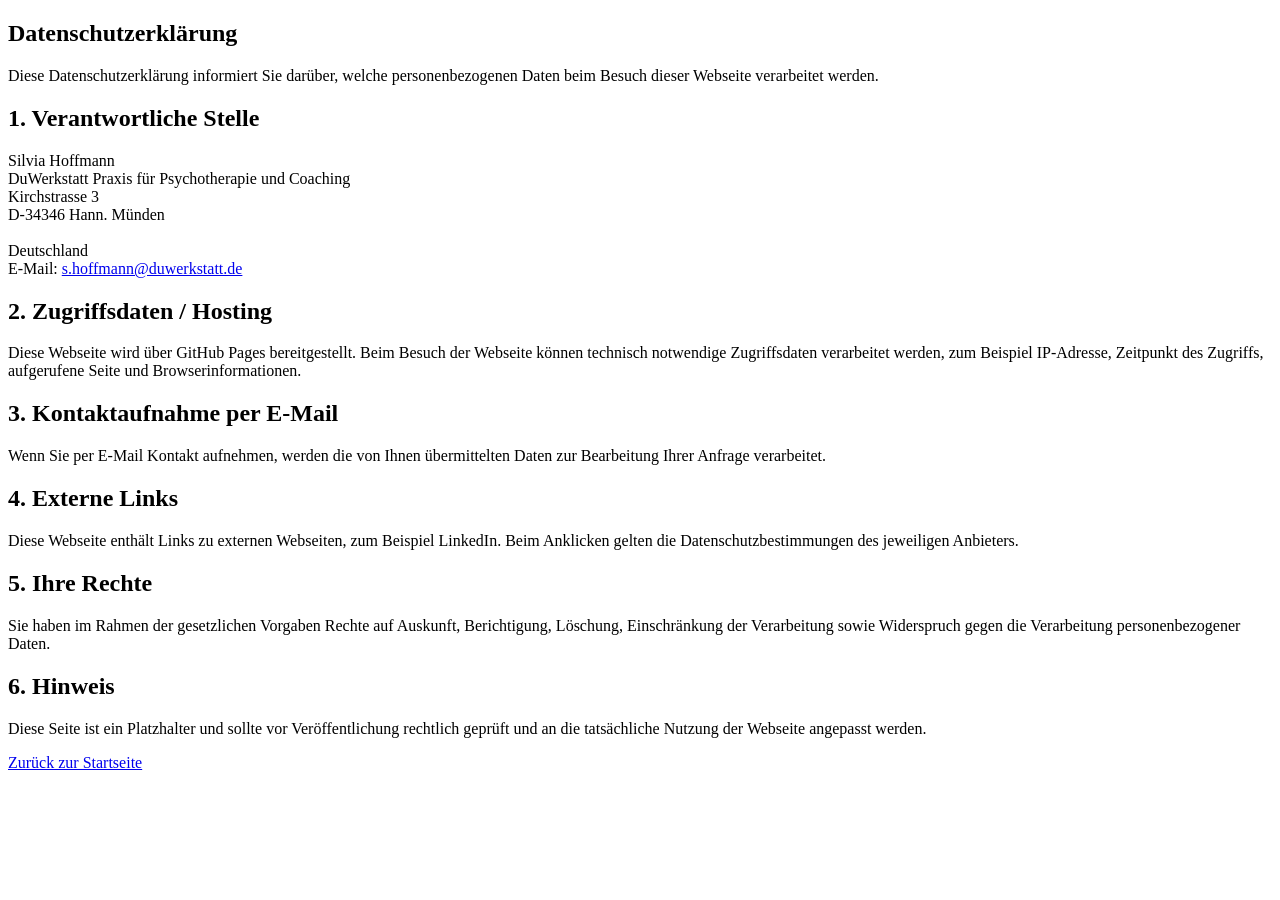
==== datenschutz.html @ 4608941f "Create datenschutz.html" ====
<!DOCTYPE html>
<html lang="de">
<head>
  <meta charset="UTF-8" />
  <meta name="viewport" content="width=device-width, initial-scale=1.0" />
  <title>Datenschutz – DuWerkstatt</title>
  <link rel="stylesheet" href="style.css" />
</head>
<body>

  <main>
    <section class="card">
      <h1>Datenschutzerklärung</h1>

      <p>
        Diese Datenschutzerklärung informiert Sie darüber, welche personenbezogenen Daten
        beim Besuch dieser Webseite verarbeitet werden.
      </p>

      <h2>1. Verantwortliche Stelle</h2>
      <p>
        Silvia Hoffmann<br>
        DuWerkstatt Praxis für Psychotherapie und Coaching<br>
        Kirchstrasse 3 <br>
        D-34346 Hann. Münden<br>
        <br>
        Deutschland<br>
        E-Mail: <a href="mailto:s.hoffmann@duwerkstatt.de">s.hoffmann@duwerkstatt.de</a>
      </p>

      <h2>2. Zugriffsdaten / Hosting</h2>
      <p>
        Diese Webseite wird über GitHub Pages bereitgestellt. Beim Besuch der Webseite
        können technisch notwendige Zugriffsdaten verarbeitet werden, zum Beispiel IP-Adresse,
        Zeitpunkt des Zugriffs, aufgerufene Seite und Browserinformationen.
      </p>

      <h2>3. Kontaktaufnahme per E-Mail</h2>
      <p>
        Wenn Sie per E-Mail Kontakt aufnehmen, werden die von Ihnen übermittelten Daten
        zur Bearbeitung Ihrer Anfrage verarbeitet.
      </p>

      <h2>4. Externe Links</h2>
      <p>
        Diese Webseite enthält Links zu externen Webseiten, zum Beispiel LinkedIn.
        Beim Anklicken gelten die Datenschutzbestimmungen des jeweiligen Anbieters.
      </p>

      <h2>5. Ihre Rechte</h2>
      <p>
        Sie haben im Rahmen der gesetzlichen Vorgaben Rechte auf Auskunft, Berichtigung,
        Löschung, Einschränkung der Verarbeitung sowie Widerspruch gegen die Verarbeitung
        personenbezogener Daten.
      </p>

      <h2>6. Hinweis</h2>
      <p>
        Diese Seite ist ein Platzhalter und sollte vor Veröffentlichung rechtlich geprüft
        und an die tatsächliche Nutzung der Webseite angepasst werden.
      </p>

      <p>
        <a href="index.html">Zurück zur Startseite</a>
      </p>
    </section>
  </main>

</body>
</html>
---- style.css ----
.button {
  display: inline-block;
  margin: 10px 8px;
  padding: 12px 22px;
  border-radius: 999px;
  background: #40534c;
  color: #ffffff;
  text-decoration: none;
  font-weight: bold;
}

.button:hover {
  background: #2f3f39;
}

.button.secondary {
  background: #ffffff;
  color: #40534c;
  border: 1px solid #40534c;
}

.button.secondary:hover {
  background: #f7f4ee;
}
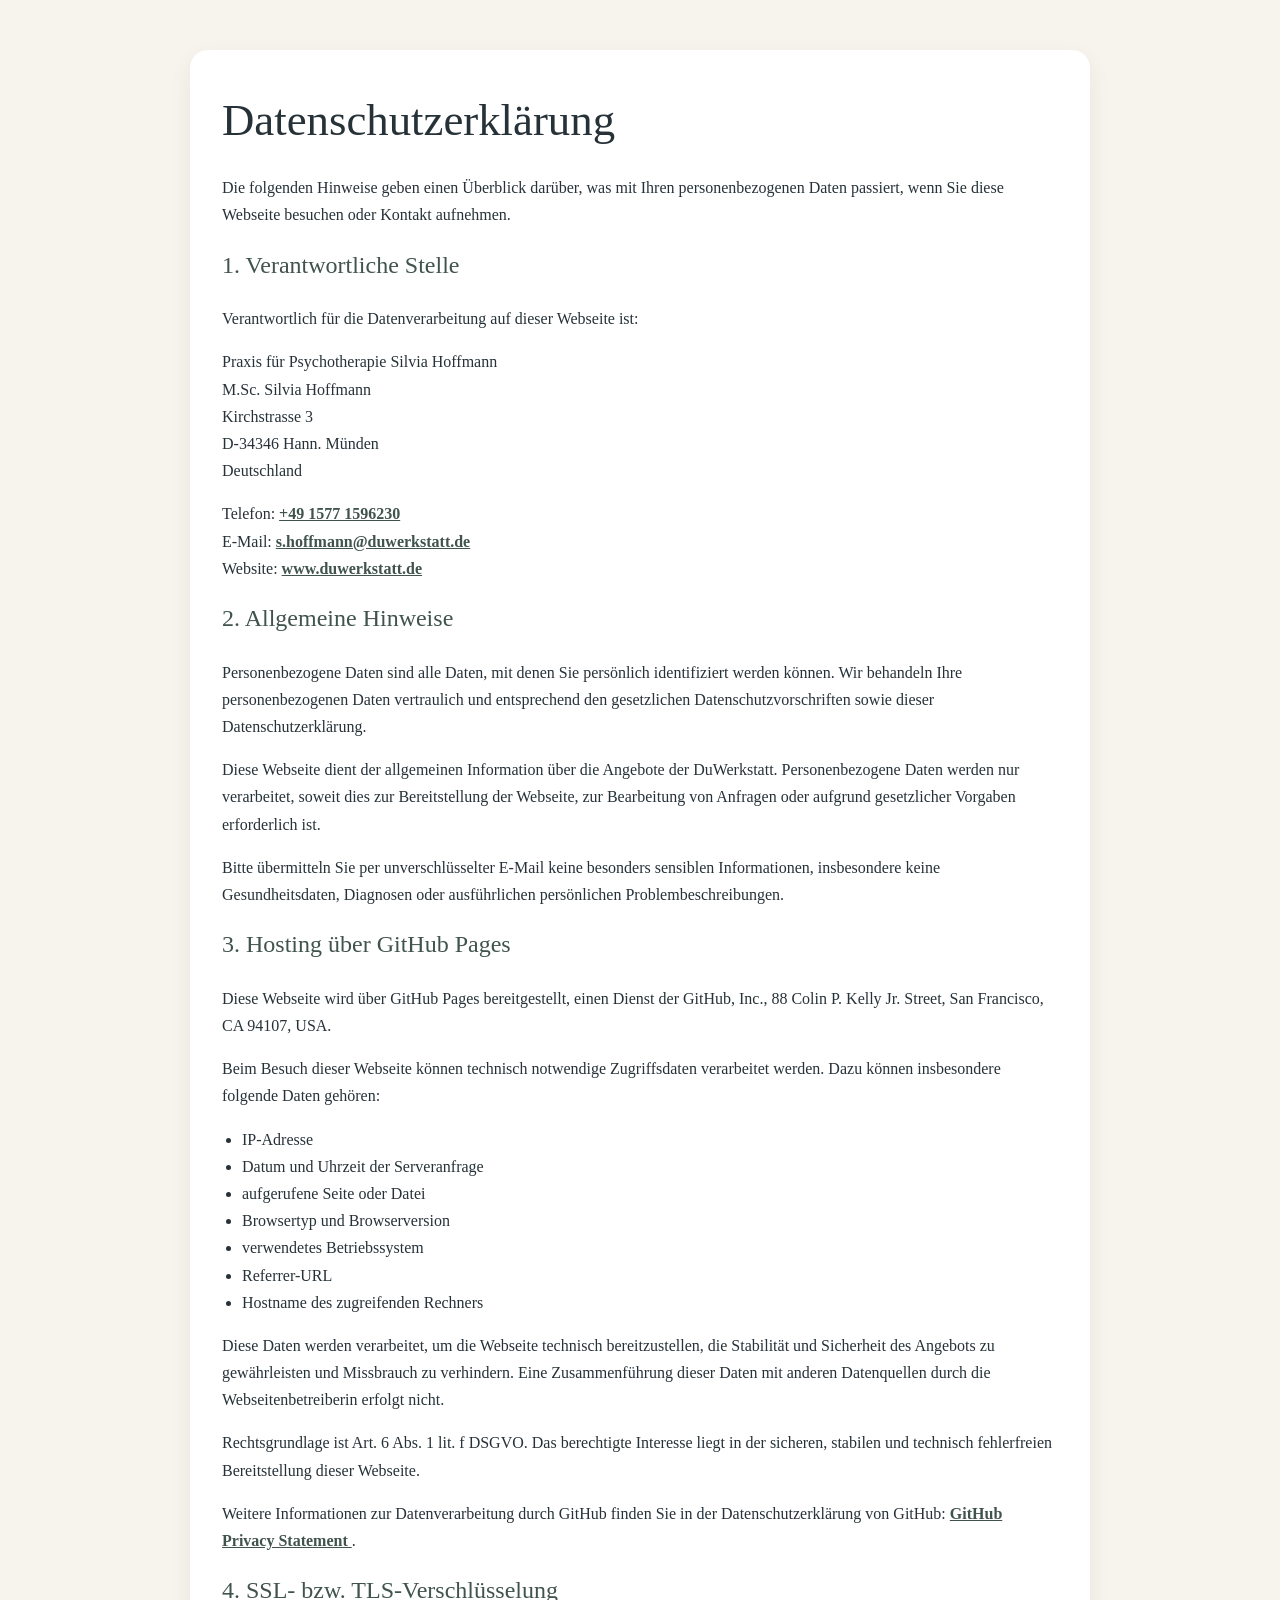
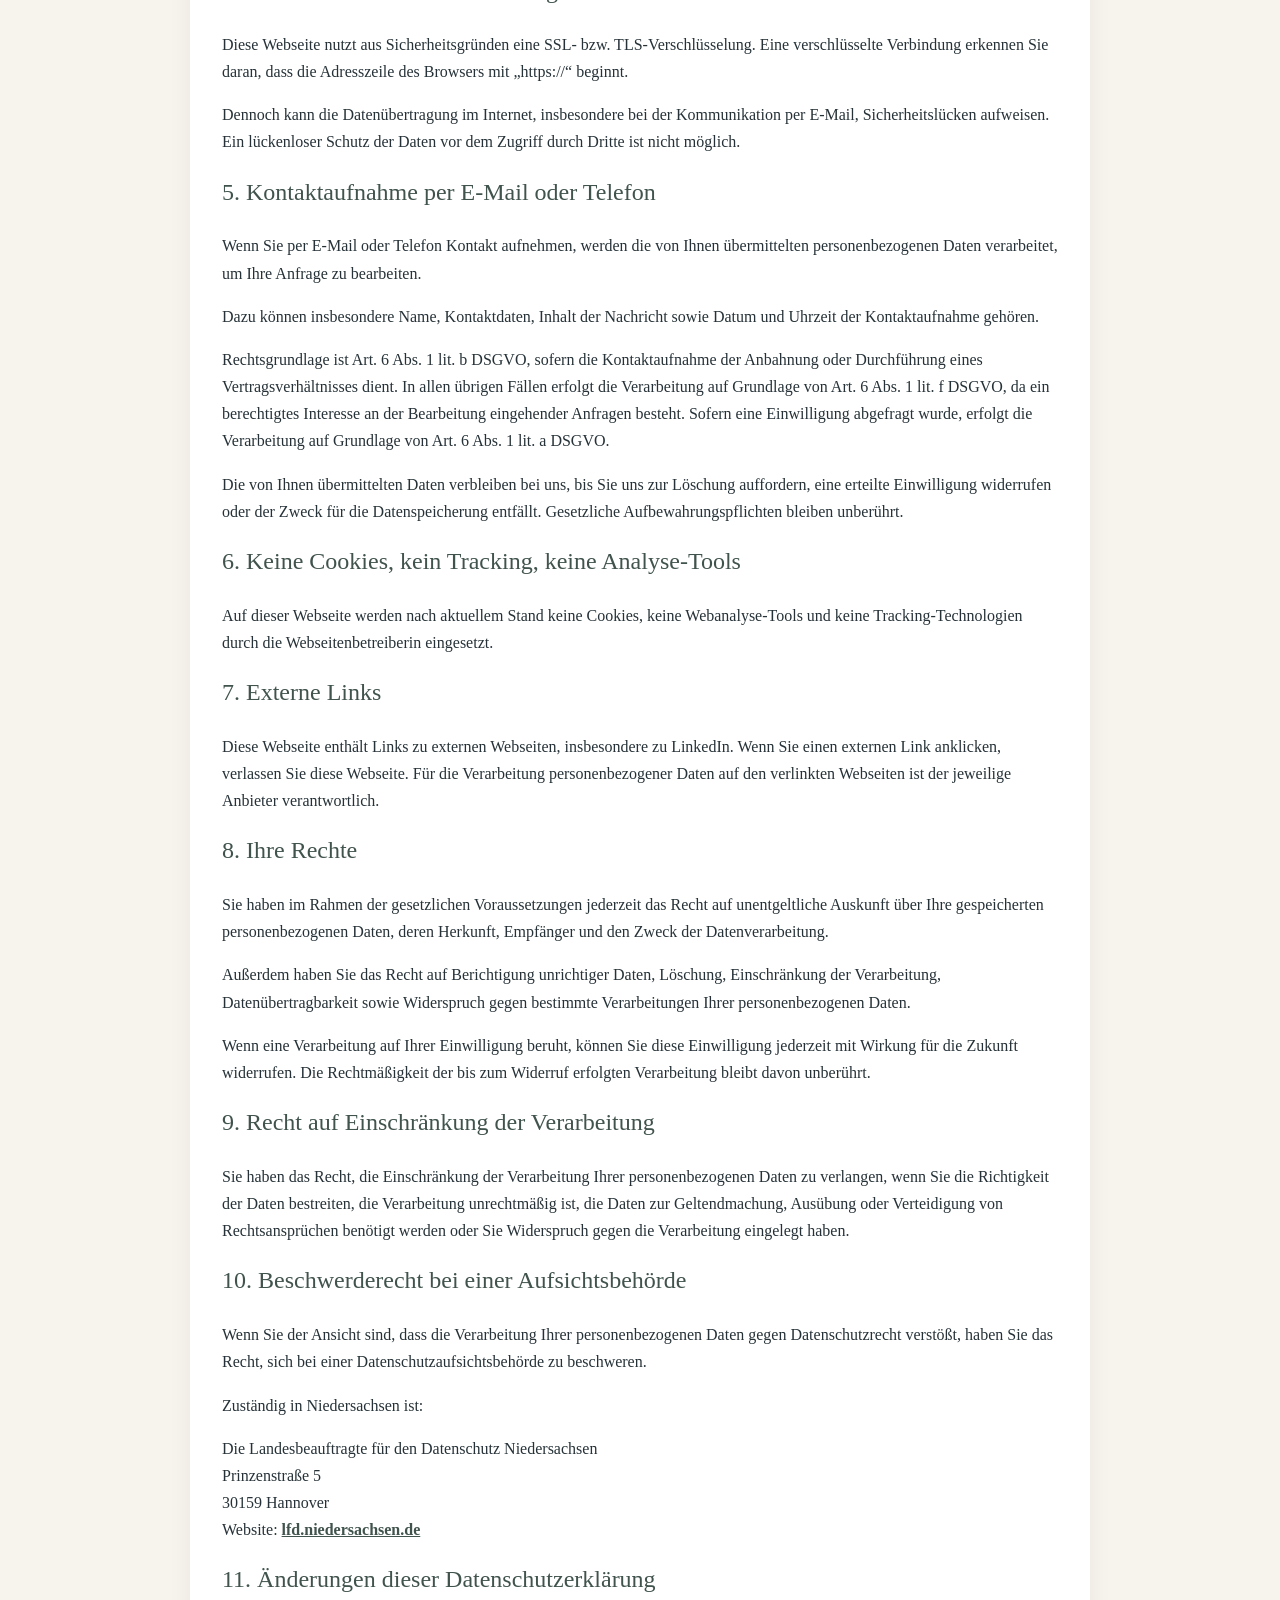
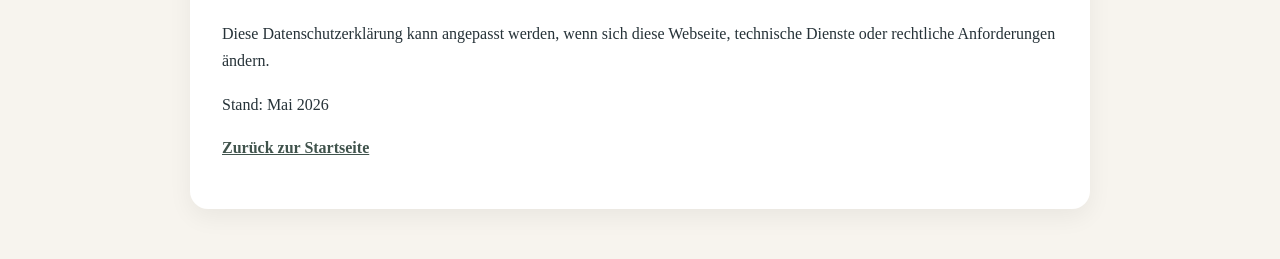
==== commit cf0428f3: "Update datenschutz.html" ====
--- a/datenschutz.html
+++ b/datenschutz.html
@@ -3,7 +3,7 @@
 <head>
   <meta charset="UTF-8" />
   <meta name="viewport" content="width=device-width, initial-scale=1.0" />
-  <title>Datenschutz – DuWerkstatt</title>
+  <title>Datenschutzerklärung – DuWerkstatt</title>
   <link rel="stylesheet" href="style.css" />
 </head>
 <body>
@@ -13,51 +13,195 @@
       <h1>Datenschutzerklärung</h1>
 
       <p>
-        Diese Datenschutzerklärung informiert Sie darüber, welche personenbezogenen Daten
-        beim Besuch dieser Webseite verarbeitet werden.
+        Die folgenden Hinweise geben einen Überblick darüber, was mit Ihren personenbezogenen Daten
+        passiert, wenn Sie diese Webseite besuchen oder Kontakt aufnehmen.
       </p>
 
       <h2>1. Verantwortliche Stelle</h2>
       <p>
-        Silvia Hoffmann<br>
-        DuWerkstatt Praxis für Psychotherapie und Coaching<br>
-        Kirchstrasse 3 <br>
+        Verantwortlich für die Datenverarbeitung auf dieser Webseite ist:
+      </p>
+
+      <p>
+        Praxis für Psychotherapie Silvia Hoffmann<br>
+        M.Sc. Silvia Hoffmann<br>
+        Kirchstrasse 3<br>
         D-34346 Hann. Münden<br>
-        <br>
-        Deutschland<br>
-        E-Mail: <a href="mailto:s.hoffmann@duwerkstatt.de">s.hoffmann@duwerkstatt.de</a>
-      </p>
-
-      <h2>2. Zugriffsdaten / Hosting</h2>
-      <p>
-        Diese Webseite wird über GitHub Pages bereitgestellt. Beim Besuch der Webseite
-        können technisch notwendige Zugriffsdaten verarbeitet werden, zum Beispiel IP-Adresse,
-        Zeitpunkt des Zugriffs, aufgerufene Seite und Browserinformationen.
-      </p>
-
-      <h2>3. Kontaktaufnahme per E-Mail</h2>
-      <p>
-        Wenn Sie per E-Mail Kontakt aufnehmen, werden die von Ihnen übermittelten Daten
-        zur Bearbeitung Ihrer Anfrage verarbeitet.
-      </p>
-
-      <h2>4. Externe Links</h2>
-      <p>
-        Diese Webseite enthält Links zu externen Webseiten, zum Beispiel LinkedIn.
-        Beim Anklicken gelten die Datenschutzbestimmungen des jeweiligen Anbieters.
-      </p>
-
-      <h2>5. Ihre Rechte</h2>
-      <p>
-        Sie haben im Rahmen der gesetzlichen Vorgaben Rechte auf Auskunft, Berichtigung,
-        Löschung, Einschränkung der Verarbeitung sowie Widerspruch gegen die Verarbeitung
-        personenbezogener Daten.
-      </p>
-
-      <h2>6. Hinweis</h2>
-      <p>
-        Diese Seite ist ein Platzhalter und sollte vor Veröffentlichung rechtlich geprüft
-        und an die tatsächliche Nutzung der Webseite angepasst werden.
+        Deutschland
+      </p>
+
+      <p>
+        Telefon: <a href="tel:+4915771596230">+49 1577 1596230</a><br>
+        E-Mail: <a href="mailto:s.hoffmann@duwerkstatt.de">s.hoffmann@duwerkstatt.de</a><br>
+        Website: <a href="https://www.duwerkstatt.de">www.duwerkstatt.de</a>
+      </p>
+
+      <h2>2. Allgemeine Hinweise</h2>
+      <p>
+        Personenbezogene Daten sind alle Daten, mit denen Sie persönlich identifiziert werden können.
+        Wir behandeln Ihre personenbezogenen Daten vertraulich und entsprechend den gesetzlichen
+        Datenschutzvorschriften sowie dieser Datenschutzerklärung.
+      </p>
+
+      <p>
+        Diese Webseite dient der allgemeinen Information über die Angebote der DuWerkstatt.
+        Personenbezogene Daten werden nur verarbeitet, soweit dies zur Bereitstellung der Webseite,
+        zur Bearbeitung von Anfragen oder aufgrund gesetzlicher Vorgaben erforderlich ist.
+      </p>
+
+      <p>
+        Bitte übermitteln Sie per unverschlüsselter E-Mail keine besonders sensiblen Informationen,
+        insbesondere keine Gesundheitsdaten, Diagnosen oder ausführlichen persönlichen Problembeschreibungen.
+      </p>
+
+      <h2>3. Hosting über GitHub Pages</h2>
+      <p>
+        Diese Webseite wird über GitHub Pages bereitgestellt, einen Dienst der GitHub, Inc.,
+        88 Colin P. Kelly Jr. Street, San Francisco, CA 94107, USA.
+      </p>
+
+      <p>
+        Beim Besuch dieser Webseite können technisch notwendige Zugriffsdaten verarbeitet werden.
+        Dazu können insbesondere folgende Daten gehören:
+      </p>
+
+      <ul>
+        <li>IP-Adresse</li>
+        <li>Datum und Uhrzeit der Serveranfrage</li>
+        <li>aufgerufene Seite oder Datei</li>
+        <li>Browsertyp und Browserversion</li>
+        <li>verwendetes Betriebssystem</li>
+        <li>Referrer-URL</li>
+        <li>Hostname des zugreifenden Rechners</li>
+      </ul>
+
+      <p>
+        Diese Daten werden verarbeitet, um die Webseite technisch bereitzustellen,
+        die Stabilität und Sicherheit des Angebots zu gewährleisten und Missbrauch zu verhindern.
+        Eine Zusammenführung dieser Daten mit anderen Datenquellen durch die Webseitenbetreiberin
+        erfolgt nicht.
+      </p>
+
+      <p>
+        Rechtsgrundlage ist Art. 6 Abs. 1 lit. f DSGVO. Das berechtigte Interesse liegt in der
+        sicheren, stabilen und technisch fehlerfreien Bereitstellung dieser Webseite.
+      </p>
+
+      <p>
+        Weitere Informationen zur Datenverarbeitung durch GitHub finden Sie in der Datenschutzerklärung
+        von GitHub:
+        <a href="https://docs.github.com/site-policy/privacy-policies/github-privacy-statement" target="_blank" rel="noopener noreferrer">
+          GitHub Privacy Statement
+        </a>.
+      </p>
+
+      <h2>4. SSL- bzw. TLS-Verschlüsselung</h2>
+      <p>
+        Diese Webseite nutzt aus Sicherheitsgründen eine SSL- bzw. TLS-Verschlüsselung.
+        Eine verschlüsselte Verbindung erkennen Sie daran, dass die Adresszeile des Browsers mit
+        „https://“ beginnt.
+      </p>
+
+      <p>
+        Dennoch kann die Datenübertragung im Internet, insbesondere bei der Kommunikation per E-Mail,
+        Sicherheitslücken aufweisen. Ein lückenloser Schutz der Daten vor dem Zugriff durch Dritte
+        ist nicht möglich.
+      </p>
+
+      <h2>5. Kontaktaufnahme per E-Mail oder Telefon</h2>
+      <p>
+        Wenn Sie per E-Mail oder Telefon Kontakt aufnehmen, werden die von Ihnen übermittelten
+        personenbezogenen Daten verarbeitet, um Ihre Anfrage zu bearbeiten.
+      </p>
+
+      <p>
+        Dazu können insbesondere Name, Kontaktdaten, Inhalt der Nachricht sowie Datum und Uhrzeit
+        der Kontaktaufnahme gehören.
+      </p>
+
+      <p>
+        Rechtsgrundlage ist Art. 6 Abs. 1 lit. b DSGVO, sofern die Kontaktaufnahme der Anbahnung
+        oder Durchführung eines Vertragsverhältnisses dient. In allen übrigen Fällen erfolgt die
+        Verarbeitung auf Grundlage von Art. 6 Abs. 1 lit. f DSGVO, da ein berechtigtes Interesse
+        an der Bearbeitung eingehender Anfragen besteht. Sofern eine Einwilligung abgefragt wurde,
+        erfolgt die Verarbeitung auf Grundlage von Art. 6 Abs. 1 lit. a DSGVO.
+      </p>
+
+      <p>
+        Die von Ihnen übermittelten Daten verbleiben bei uns, bis Sie uns zur Löschung auffordern,
+        eine erteilte Einwilligung widerrufen oder der Zweck für die Datenspeicherung entfällt.
+        Gesetzliche Aufbewahrungspflichten bleiben unberührt.
+      </p>
+
+      <h2>6. Keine Cookies, kein Tracking, keine Analyse-Tools</h2>
+      <p>
+        Auf dieser Webseite werden nach aktuellem Stand keine Cookies, keine Webanalyse-Tools
+        und keine Tracking-Technologien durch die Webseitenbetreiberin eingesetzt.
+      </p>
+
+      <h2>7. Externe Links</h2>
+      <p>
+        Diese Webseite enthält Links zu externen Webseiten, insbesondere zu LinkedIn.
+        Wenn Sie einen externen Link anklicken, verlassen Sie diese Webseite. Für die Verarbeitung
+        personenbezogener Daten auf den verlinkten Webseiten ist der jeweilige Anbieter verantwortlich.
+      </p>
+
+      <h2>8. Ihre Rechte</h2>
+      <p>
+        Sie haben im Rahmen der gesetzlichen Voraussetzungen jederzeit das Recht auf unentgeltliche
+        Auskunft über Ihre gespeicherten personenbezogenen Daten, deren Herkunft, Empfänger und den
+        Zweck der Datenverarbeitung.
+      </p>
+
+      <p>
+        Außerdem haben Sie das Recht auf Berichtigung unrichtiger Daten, Löschung,
+        Einschränkung der Verarbeitung, Datenübertragbarkeit sowie Widerspruch gegen bestimmte
+        Verarbeitungen Ihrer personenbezogenen Daten.
+      </p>
+
+      <p>
+        Wenn eine Verarbeitung auf Ihrer Einwilligung beruht, können Sie diese Einwilligung jederzeit
+        mit Wirkung für die Zukunft widerrufen. Die Rechtmäßigkeit der bis zum Widerruf erfolgten
+        Verarbeitung bleibt davon unberührt.
+      </p>
+
+      <h2>9. Recht auf Einschränkung der Verarbeitung</h2>
+      <p>
+        Sie haben das Recht, die Einschränkung der Verarbeitung Ihrer personenbezogenen Daten zu
+        verlangen, wenn Sie die Richtigkeit der Daten bestreiten, die Verarbeitung unrechtmäßig ist,
+        die Daten zur Geltendmachung, Ausübung oder Verteidigung von Rechtsansprüchen benötigt werden
+        oder Sie Widerspruch gegen die Verarbeitung eingelegt haben.
+      </p>
+
+      <h2>10. Beschwerderecht bei einer Aufsichtsbehörde</h2>
+      <p>
+        Wenn Sie der Ansicht sind, dass die Verarbeitung Ihrer personenbezogenen Daten gegen
+        Datenschutzrecht verstößt, haben Sie das Recht, sich bei einer Datenschutzaufsichtsbehörde
+        zu beschweren.
+      </p>
+
+      <p>
+        Zuständig in Niedersachsen ist:
+      </p>
+
+      <p>
+        Die Landesbeauftragte für den Datenschutz Niedersachsen<br>
+        Prinzenstraße 5<br>
+        30159 Hannover<br>
+        Website:
+        <a href="https://lfd.niedersachsen.de" target="_blank" rel="noopener noreferrer">
+          lfd.niedersachsen.de
+        </a>
+      </p>
+
+      <h2>11. Änderungen dieser Datenschutzerklärung</h2>
+      <p>
+        Diese Datenschutzerklärung kann angepasst werden, wenn sich diese Webseite, technische Dienste
+        oder rechtliche Anforderungen ändern.
+      </p>
+
+      <p>
+        Stand: Mai 2026
       </p>
 
       <p>
--- a/style.css
+++ b/style.css
@@ -1,3 +1,73 @@
+body {
+  margin: 0;
+  font-family: Georgia, "Times New Roman", serif;
+  background: #f7f4ee;
+  color: #263238;
+  line-height: 1.7;
+}
+
+header {
+  padding: 80px 24px;
+  text-align: center;
+  background: #d8e3dc;
+}
+
+h1 {
+  margin: 0;
+  font-size: 2.8rem;
+  font-weight: normal;
+}
+
+.subtitle {
+  margin-top: 12px;
+  font-size: 1.2rem;
+}
+
+main {
+  max-width: 900px;
+  margin: 50px auto;
+  padding: 0 24px;
+}
+
+section {
+  margin-bottom: 36px;
+  background: #ffffff;
+  padding: 32px;
+  border-radius: 18px;
+  box-shadow: 0 8px 24px rgba(0,0,0,0.06);
+}
+
+h2 {
+  margin-top: 0;
+  color: #40534c;
+  font-weight: normal;
+}
+
+ul {
+  padding-left: 20px;
+}
+
+.intro {
+  font-size: 1.1rem;
+}
+
+.contact {
+  text-align: center;
+  background: #efe7da;
+}
+
+a {
+  color: #40534c;
+  font-weight: bold;
+}
+
+footer {
+  text-align: center;
+  padding: 32px 20px;
+  font-size: 0.9rem;
+  color: #6b7280;
+}
+
 .button {
   display: inline-block;
   margin: 10px 8px;
@@ -22,3 +92,16 @@
 .button.secondary:hover {
   background: #f7f4ee;
 }
+.hero-image {
+  padding: 0;
+  background: #ffffff;
+  text-align: center;
+}
+
+.hero-image img {
+  display: block;
+  width: 100%;
+  max-width: 1400px;
+  height: auto;
+  margin: 0 auto;
+}
